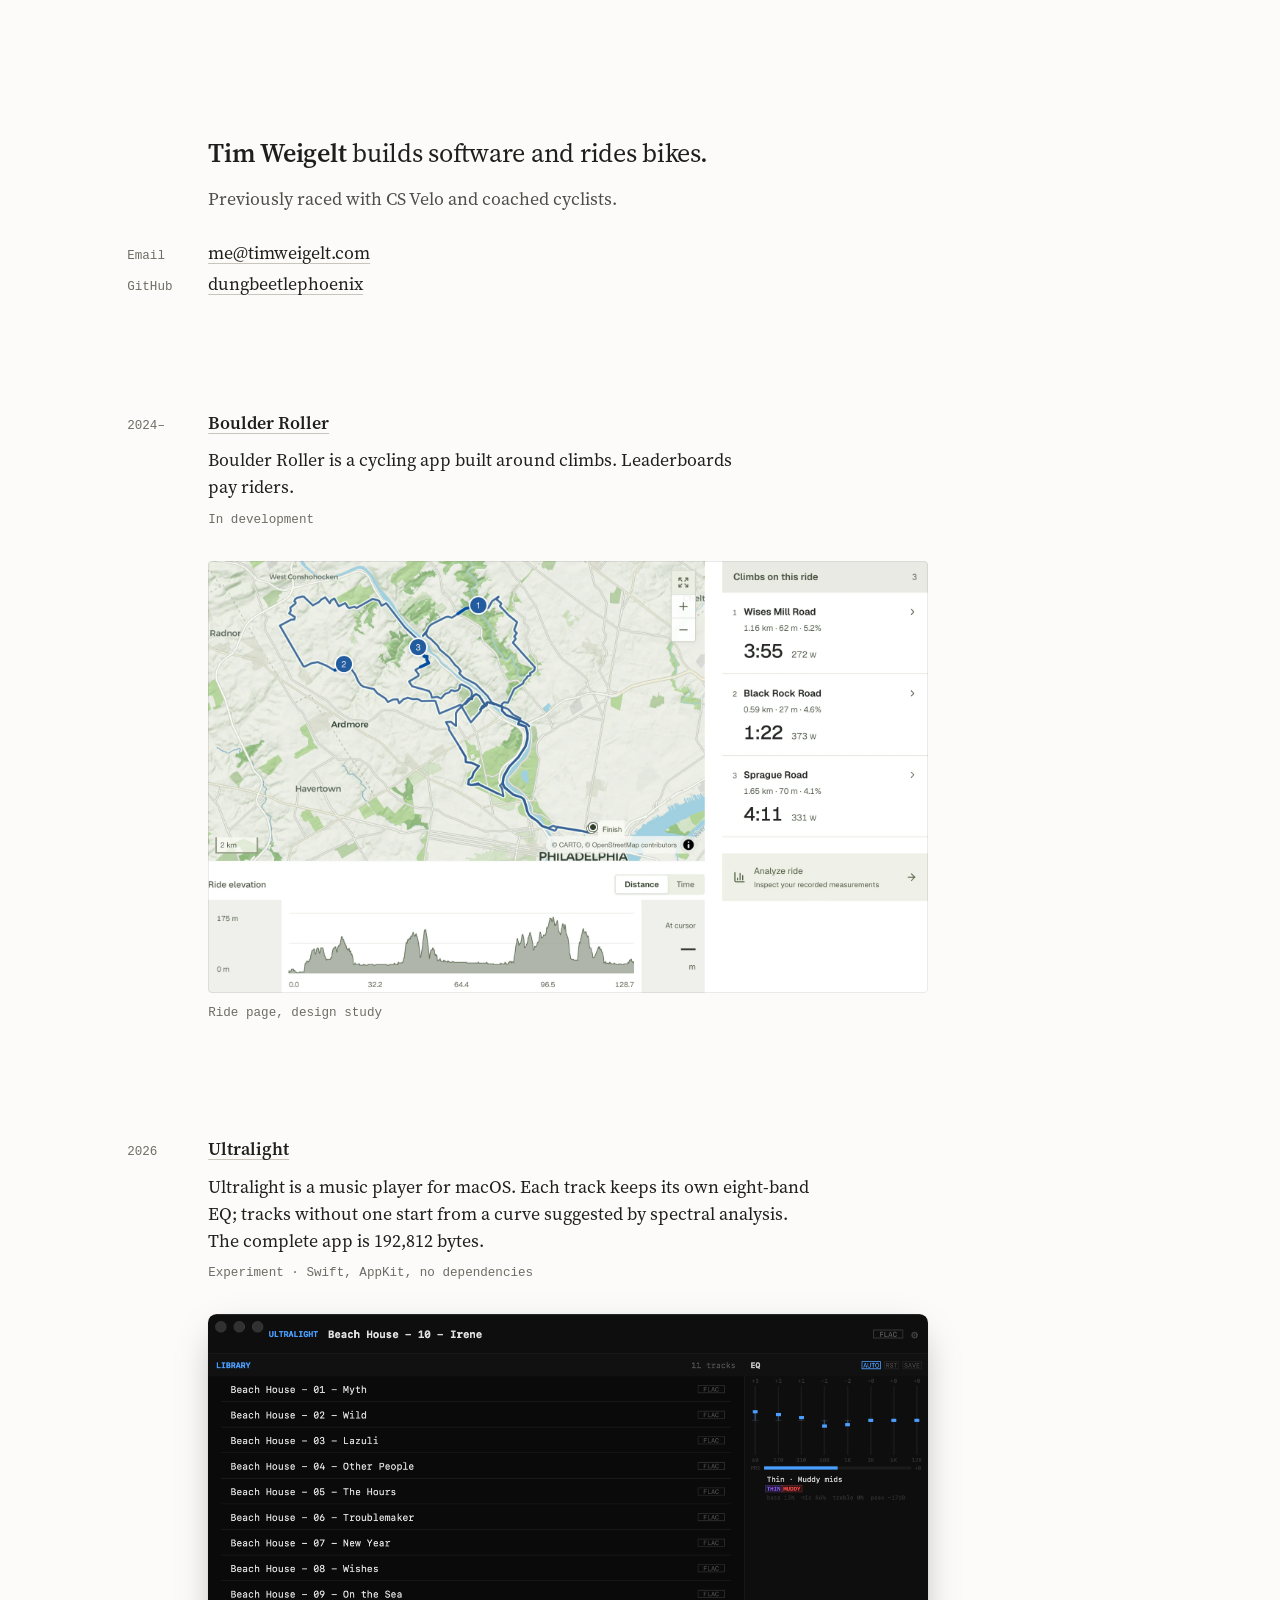
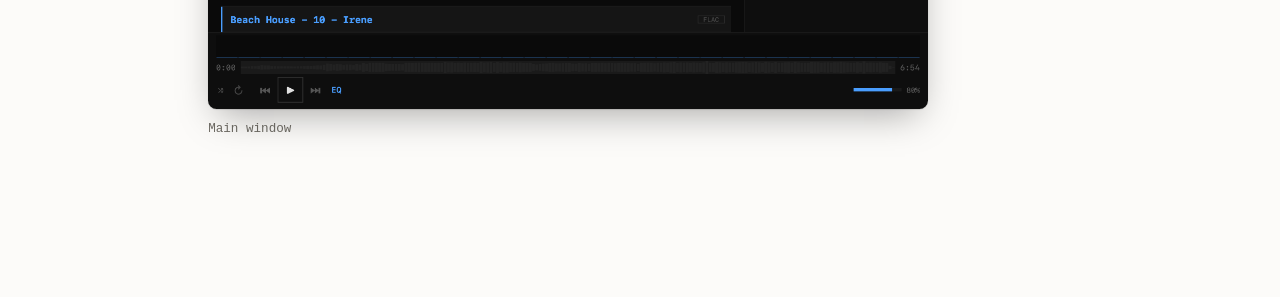
==== index.html @ 79453f53 "No reflow on font load; one size step for large monitors - Georgia, scaled to Source Serif's measure" ====
<!doctype html>
<html lang="en">
<head>
  <meta charset="utf-8">
  <meta name="viewport" content="width=device-width, initial-scale=1">
  <meta name="color-scheme" content="light dark">
  <meta name="theme-color" content="#fcfbf9" media="(prefers-color-scheme: light)">
  <meta name="theme-color" content="#151413" media="(prefers-color-scheme: dark)">
  <meta name="description" content="Tim Weigelt builds software and rides bikes. Boulder Roller is a cycling app built around climbs. Ultralight is a music player for macOS in under 200 KB.">
  <meta name="author" content="Tim Weigelt">
  <title>timweigelt.com</title>
  <link rel="preload" href="/assets/source-serif-regular.woff2" as="font" type="font/woff2" crossorigin>
  <link rel="preload" href="/assets/source-serif-semibold.woff2" as="font" type="font/woff2" crossorigin>
  <link rel="stylesheet" href="/style.css?v=d7ff59f9fb86">
  <script src="/preview.js?v=5b3863f77a5e" defer></script>
  <link rel="icon" href="/favicon.ico" type="image/x-icon" sizes="16x16 32x32 48x48">
  <link rel="icon" href="/favicon.svg" type="image/svg+xml" sizes="any">
  <link rel="apple-touch-icon" href="/apple-touch-icon.png" sizes="180x180">
  <link rel="canonical" href="https://timweigelt.com/">
  <meta property="og:type" content="website">
  <meta property="og:site_name" content="timweigelt.com">
  <meta property="og:title" content="Tim Weigelt">
  <meta property="og:description" content="Builds software and rides bikes.">
  <meta property="og:url" content="https://timweigelt.com/">
  <meta property="og:image" content="https://timweigelt.com/assets/share.jpg">
  <meta property="og:image:type" content="image/jpeg">
  <meta property="og:image:width" content="1200">
  <meta property="og:image:height" content="630">
  <meta property="og:image:alt" content="Tim Weigelt, set over a dawn sky that fades from slate blue to warm haze.">
  <meta name="twitter:card" content="summary_large_image">
  <script type="application/ld+json">{"@context":"https://schema.org","@type":"Person","name":"Tim Weigelt","url":"https://timweigelt.com/","email":"mailto:me@timweigelt.com","sameAs":["https://github.com/dungbeetlephoenix"]}</script>
</head>
<body>
  <main>
    <header class="intro">
      <h1><strong>Tim Weigelt</strong> builds software and rides bikes.</h1>
      <p class="dek">Previously raced with CS Velo and coached cyclists.</p>
      <dl class="index">
        <div><dt>Email</dt><dd><a href="mailto:me@timweigelt.com">me@timweigelt.com</a></dd></div>
        <div><dt>GitHub</dt><dd><a href="https://github.com/dungbeetlephoenix" rel="me">dungbeetlephoenix</a></dd></div>
      </dl>
    </header>
    <section class="work" aria-label="Projects">
      <article class="project">
        <p class="year"><span class="visually-hidden">Started in </span>2024<span aria-hidden="true">–</span><span class="visually-hidden">, ongoing</span></p>
        <h2><a href="https://boulderroller.xyz/">Boulder Roller</a></h2>
        <p>Boulder Roller is a cycling app built around climbs. Leaderboards pay riders.</p>
        <p class="meta">In development</p>
        <figure class="plate">
          <button class="artifact" type="button" popovertarget="boulder-preview" aria-label="Enlarge the Boulder Roller ride page">
            <img class="study" src="/assets/boulder-workshop.webp" width="1960" height="1176" fetchpriority="high" decoding="async" alt="A Boulder Roller ride page: the route on a map, the three climbs on the ride with times and watts, and the elevation profile.">
          </button>
          <figcaption>Ride page, design study</figcaption>
        </figure>
      </article>
      <article class="project">
        <!-- The date records the public repository year, not a release date. -->
        <p class="year"><span class="visually-hidden">Repository created in </span>2026</p>
        <h2><a href="https://github.com/dungbeetlephoenix/ultralight-appkit">Ultralight</a></h2>
        <p>Ultralight is a music player for macOS. Each track keeps its own eight-band EQ; tracks without one start from a curve suggested by spectral analysis. The complete app is 192,812 bytes.</p>
        <p class="meta">Experiment · Swift, AppKit, no dependencies</p>
        <figure class="plate">
          <button class="artifact window-artifact" type="button" popovertarget="ultralight-preview" aria-label="Enlarge the Ultralight window">
            <img src="/assets/ultralight-native.webp" width="2700" height="1482" alt="Ultralight’s window: a music library, the per-track equalizer, its sound analysis, and the waveform." loading="lazy" decoding="async">
          </button>
          <figcaption>Main window</figcaption>
        </figure>
      </article>
    </section>
  </main>
  <div class="detail-preview terrain-preview" id="boulder-preview" popover role="dialog" aria-label="Boulder Roller ride page">
    <div class="inspection-frame">
      <img class="study" src="/assets/boulder-workshop.webp" width="1960" height="1176" alt="A Boulder Roller ride page: the route on a map, the three climbs on the ride with times and watts, and the elevation profile.">
    </div>
    <div class="preview-footer">
      <button type="button" data-fit aria-label="Fit full image" title="Fit full image (0)" hidden><svg viewBox="0 0 24 24" width="20" height="20" fill="none" stroke="currentColor" stroke-width="1.5" aria-hidden="true"><path d="M4 9V4h5m6 0h5v5m0 6v5h-5m-6 0H4v-5"/></svg></button>
    </div>
    <button class="preview-close" type="button" data-close popovertarget="boulder-preview" popovertargetaction="hide" aria-label="Close preview" title="Close (Esc)" autofocus><span aria-hidden="true">×</span></button>
    <p class="visually-hidden" id="terrain-inspection-hint">Click to zoom. Drag or scroll to pan. Pinch to zoom. Plus and minus to zoom, arrow keys to pan, zero for the full view. Escape closes the preview.</p>
  </div>
  <div class="detail-preview window-preview" id="ultralight-preview" popover role="dialog" aria-label="Ultralight window">
    <div class="inspection-frame">
      <img src="/assets/ultralight-native.webp" width="2700" height="1482" alt="Ultralight’s window: a music library, the per-track equalizer, its sound analysis, and the waveform.">
    </div>
    <div class="preview-footer">
      <button type="button" data-fit aria-label="Fit full image" title="Fit full image (0)" hidden><svg viewBox="0 0 24 24" width="20" height="20" fill="none" stroke="currentColor" stroke-width="1.5" aria-hidden="true"><path d="M4 9V4h5m6 0h5v5m0 6v5h-5m-6 0H4v-5"/></svg></button>
    </div>
    <button class="preview-close" type="button" data-close popovertarget="ultralight-preview" popovertargetaction="hide" aria-label="Close preview" title="Close (Esc)" autofocus><span aria-hidden="true">×</span></button>
    <p class="visually-hidden" id="window-inspection-hint">Click to zoom. Drag or scroll to pan. Pinch to zoom. Plus and minus to zoom, arrow keys to pan, zero for the full view. Escape closes the preview.</p>
  </div>
</body>
</html>
---- style.css ----
@font-face {
  font-family: "Source Serif";
  src: url("/assets/source-serif-regular.woff2") format("woff2");
  font-style: normal;
  font-weight: 400;
  font-display: swap;
}
@font-face {
  font-family: "Source Serif";
  src: url("/assets/source-serif-semibold.woff2") format("woff2");
  font-style: normal;
  font-weight: 600;
  font-display: swap;
}
/* Until Source Serif arrives, Georgia stands in, scaled to the same widths
   and line metrics so text does not rewrap when the web font loads. */
@font-face {
  font-family: "Source Serif Fallback";
  src: local("Georgia");
  font-weight: 400;
  size-adjust: 101.23%;
  ascent-override: 102.35%;
  descent-override: 33.09%;
  line-gap-override: 0%;
}
@font-face {
  font-family: "Source Serif Fallback";
  src: local("Georgia Bold"), local("Georgia-Bold");
  font-weight: 600;
  size-adjust: 88.48%;
  ascent-override: 117.09%;
  descent-override: 37.86%;
  line-gap-override: 0%;
}
:root {
  color-scheme: light dark;
  --paper: #fcfbf9;
  --ink: #1f1e1b;
  --ink-2: #4f4d48;
  --muted: #6f6c65;
  --rule: #c9c5bd;
  --edge: rgb(31 30 27 / 0.09);
  --edge-hover: rgb(31 30 27 / 0.2);
  --focus: #2f5a82;
  --select: #d6e0ea;
  --serif: "Source Serif", "Source Serif Fallback", Charter, "Bitstream Charter", Georgia, serif;
  /* The utility face is the reader's system monospace: SF Mono on a Mac. */
  --mono: ui-monospace, "SF Mono", SFMono-Regular, Menlo, Consolas, monospace;
  /* Vertical rhythm: every gap is a whole, half or quarter line. */
  --lh: 1.5rem;
  --half: 0.75rem;
  --quarter: 0.375rem;
  --measure: 34rem;
  --plate: 40rem;
  --hang: 4.5rem;
  --gutter: clamp(1.25rem, 6vw, 1.5rem);
}
@media (prefers-color-scheme: dark) {
  :root {
    --paper: #151413;
    --ink: #e4e1da;
    --ink-2: #b8b4ab;
    --muted: #8f8b83;
    --rule: #4a4743;
    --edge: rgb(228 225 218 / 0.1);
    --edge-hover: rgb(228 225 218 / 0.24);
    --focus: #a3bcd6;
    --select: #33414f;
  }
  body {
    -webkit-font-smoothing: antialiased;
    -moz-osx-font-smoothing: grayscale;
  }
  /* The Boulder Roller study is a light interface; take the glare off it at night. */
  img.study { filter: brightness(0.84) contrast(1.04); }
}
*, *::before, *::after { box-sizing: border-box; }
html {
  font-size: 106.25%;
  background: var(--paper);
  scrollbar-gutter: stable;
  -webkit-text-size-adjust: 100%;
  text-size-adjust: 100%;
}
body {
  margin: 0;
  background: var(--paper);
  color: var(--ink);
  font-family: var(--serif);
  font-size: 1rem;
  line-height: var(--lh);
  font-kerning: normal;
}
::selection { background: var(--select); color: var(--ink); }
main {
  box-sizing: content-box;
  max-width: var(--plate);
  padding: calc(var(--lh) * 3) var(--gutter) calc(var(--lh) * 4);
  padding-left: max(var(--gutter), (100% - var(--plate)) * 0.382);
}
h1, h2, p, dl, dd, figure { margin: 0; }
/* One text size; weight and space carry the hierarchy. */
/* The page opens on a sentence; the name is its bold subject. */
h1 {
  font-size: 1.45rem;
  font-weight: 400;
  line-height: 2rem;
  letter-spacing: -0.01em;
  text-wrap: balance;
}
h1 strong { font-weight: 600; }
h2 {
  font-size: 1rem;
  font-weight: 600;
  line-height: var(--lh);
}
.intro { max-width: var(--measure); }
.dek {
  margin-top: var(--half);
  color: var(--ink-2);
  text-wrap: pretty;
}
.year, .meta, figcaption, .index dt {
  font-family: var(--mono);
  font-size: 0.7rem;
  line-height: var(--lh);
  color: var(--muted);
  font-variant-numeric: tabular-nums;
}
.index { margin-top: var(--lh); }
.index > div {
  display: grid;
  grid-template-columns: var(--hang) minmax(0, 1fr);
  align-items: baseline;
}
@media (pointer: coarse) {
  .index > div + div { margin-top: max(var(--quarter), 44px - var(--lh)); }
}
.work { margin-top: calc(var(--lh) * 3); }
.project + .project { margin-top: calc(var(--lh) * 3); }
.project > :not(.plate) { max-width: var(--measure); }
.project > p:not(.year) { text-wrap: pretty; }
.project h2 + p { margin-top: var(--quarter); }
.project .meta { margin-top: var(--quarter); }
.plate { margin-top: var(--lh); }
figcaption { margin-top: var(--quarter); }
.artifact {
  --image-ratio: 5 / 3;
  position: relative;
  display: block;
  width: 100%;
  padding: 0;
  border: 0;
  background: none;
  border-radius: 4px;
  overflow: hidden;
  text-decoration: none;
  cursor: zoom-in;
  aspect-ratio: var(--image-ratio);
}
.artifact::after {
  content: "";
  position: absolute;
  inset: 0;
  border-radius: inherit;
  box-shadow: inset 0 0 0 1px var(--edge);
  pointer-events: none;
  transition: box-shadow 140ms ease-out;
}
@media (hover: hover) {
  .artifact:hover::after { box-shadow: inset 0 0 0 1px var(--edge-hover); }
}
.artifact img {
  position: absolute;
  display: block;
  height: auto;
  max-width: none;
  width: 100%;
  left: 0;
  top: 0;
}
/* Ultralight is a real Mac window, so it sits on the page the way a window
   sits on the desktop. The Boulder Roller study is a page crop and stays flat. */
.window-artifact {
  --image-ratio: 450 / 247;
  border-radius: 1.2% / 2.187%;
  box-shadow: 0 0.5px 1px rgb(0 0 0 / 0.2), 0 14px 36px -10px rgb(0 0 0 / 0.35);
}
@media (prefers-color-scheme: dark) {
  .window-artifact { box-shadow: 0 0 0 1px rgb(255 255 255 / 0.06), 0 14px 36px -10px rgb(0 0 0 / 0.6); }
}
.artifact.is-source img { visibility: hidden; }
.detail-preview {
  --gallery-max: 64rem;
  --image-ratio: 1.666667;
  width: min(var(--gallery-max), calc(100% - 3rem), calc((100svh - 9rem) * var(--image-ratio)));
  max-height: none;
  margin: auto;
  padding: 0;
  border: 0;
  border-radius: 0;
  background: transparent;
  color: var(--ink);
  overflow: visible;
}
.detail-preview::backdrop {
  background: color-mix(in srgb, var(--paper) 98%, transparent);
  backdrop-filter: blur(6px);
  opacity: 1;
  transition: opacity 320ms ease;
}
@starting-style { .detail-preview:popover-open::backdrop { opacity: 0; } }
.detail-preview.is-closing::backdrop { opacity: 0; }
.inspection-frame {
  position: relative;
  aspect-ratio: var(--image-ratio);
  overflow: hidden;
  border-radius: 4px;
  background: transparent;
}
.inspection-frame img {
  position: absolute;
  left: 50%;
  top: 50%;
  display: block;
  width: 100%;
  height: 100%;
  object-fit: contain;
  transform: translate(-50%, -50%);
  user-select: none;
  -webkit-user-drag: none;
}
.inspection-frame.is-interactive { cursor: default; touch-action: none; }
.inspection-frame.is-zoomable { cursor: zoom-in; }
.inspection-frame.is-zoomed { cursor: grab; }
.inspection-frame.is-dragging { cursor: grabbing; }
.has-preview { overflow: hidden; }
.image-flight {
  position: fixed;
  z-index: 2;
  overflow: hidden;
  border-radius: 4px;
  pointer-events: none;
}
.image-flight img { position: absolute; display: block; max-width: none; }
.is-transitioning .inspection-frame { visibility: hidden; }
.terrain-preview { --gallery-max: 980px; }
.window-preview { --image-ratio: 1.821862; }
.window-preview .inspection-frame { border-radius: 1.2% / 2.187%; }
.is-transitioning .preview-footer, .is-closing .preview-close { opacity: 0; }
[hidden] { display: none !important; }
.preview-footer {
  display: flex;
  align-items: center;
  justify-content: flex-end;
  min-height: 44px;
  font-size: 0.75rem;
  transition: opacity 180ms ease;
}
.preview-footer button, .preview-close {
  display: inline-flex;
  align-items: center;
  min-height: 44px;
  justify-content: center;
  padding: 0;
  border: 0;
  background: none;
  color: var(--muted);
  font: inherit;
  cursor: pointer;
}
.preview-footer button { width: 44px; }
.preview-close {
  position: absolute;
  top: -44px;
  right: -12px;
  width: 44px;
  font-family: system-ui, sans-serif;
  font-size: 1.5rem;
  font-weight: 300;
  transition: opacity 180ms ease;
}
.preview-close:hover, .preview-footer button:hover { color: var(--ink); }
.visually-hidden {
  position: absolute;
  width: 1px;
  height: 1px;
  padding: 0;
  margin: -1px;
  overflow: hidden;
  clip-path: inset(50%);
  white-space: nowrap;
  border: 0;
}
a {
  color: inherit;
  text-decoration-line: underline;
  text-decoration-color: var(--rule);
  text-decoration-thickness: max(1px, 0.06em);
  text-underline-offset: 0.22em;
  text-decoration-skip-ink: auto;
  -webkit-tap-highlight-color: var(--select);
  transition: text-decoration-color 140ms ease-out;
}
@media (hover: hover) {
  a:hover { text-decoration-color: currentColor; }
}
a:active {
  background-color: var(--select);
  border-radius: 2px;
  text-decoration-color: currentColor;
  transition: none;
}
a:focus-visible, button:focus-visible, .inspection-frame:focus-visible {
  outline: 2px solid var(--focus);
  outline-offset: 0.2em;
  border-radius: 2px;
  text-decoration-color: currentColor;
  transition: none;
}
.artifact:focus-visible { border-radius: 4px; }
.index a, .project h2 a { position: relative; }
.index a::after, .project h2 a::after {
  content: "";
  position: absolute;
  inset: auto -0.3em;
  top: 50%;
  height: max(44px, calc(100% + 0.8em));
  transform: translateY(-50%);
}
@media (min-width: 52em) {
  html { font-size: 112.5%; }
  main { padding-top: calc(var(--lh) * 5); padding-bottom: calc(var(--lh) * 6); }
  .work, .project + .project { margin-top: calc(var(--lh) * 4); }
  /* Labels and years hang in the left margin; the text column stays clean. */
  .index > div { margin-left: calc(var(--hang) * -1); }
  .project {
    display: grid;
    grid-template-columns: var(--hang) minmax(0, 1fr);
    align-items: baseline;
    margin-left: calc(var(--hang) * -1);
  }
  .project > * { grid-column: 2; }
  .project > .year { grid-column: 1; grid-row: 1; }
}
/* Large monitors at 1x: one step up so the page doesn't shrink into a corner. */
@media (min-width: 120em) {
  html { font-size: 125%; }
}
@media (prefers-reduced-motion: reduce) {
  a, .artifact img, .artifact::after, .preview-footer, .preview-close, .detail-preview::backdrop { transition: none; }
}
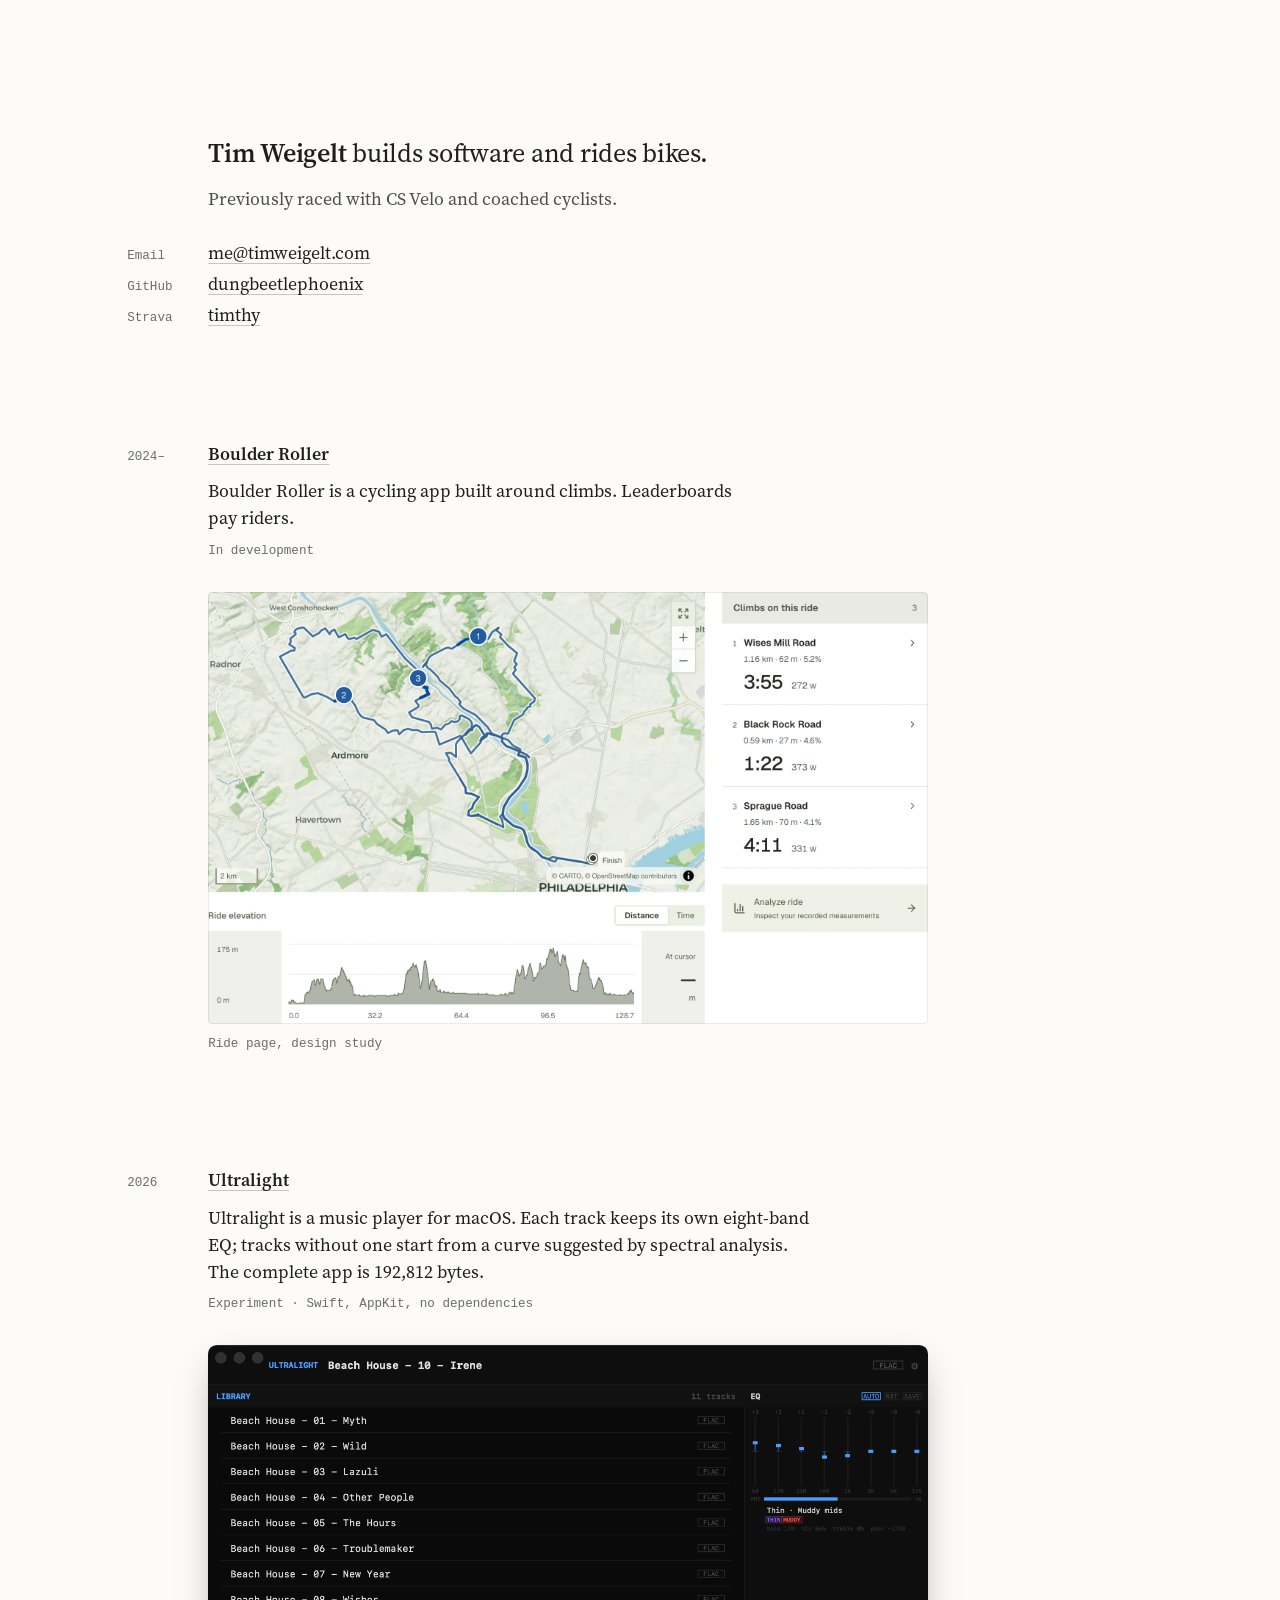
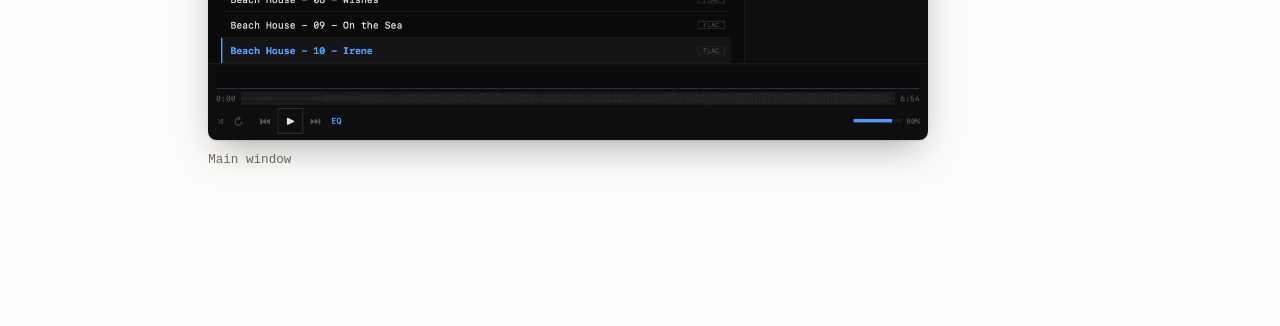
==== commit fe93039a: "Add Strava to the contact list Co-Authored-By: Claude Opus 5.5 <noreply@anthropic.com>" ====
--- a/index.html
+++ b/index.html
@@ -28,7 +28,7 @@
   <meta property="og:image:height" content="630">
   <meta property="og:image:alt" content="Tim Weigelt, set over a dawn sky that fades from slate blue to warm haze.">
   <meta name="twitter:card" content="summary_large_image">
-  <script type="application/ld+json">{"@context":"https://schema.org","@type":"Person","name":"Tim Weigelt","url":"https://timweigelt.com/","email":"mailto:me@timweigelt.com","sameAs":["https://github.com/dungbeetlephoenix"]}</script>
+  <script type="application/ld+json">{"@context":"https://schema.org","@type":"Person","name":"Tim Weigelt","url":"https://timweigelt.com/","email":"mailto:me@timweigelt.com","sameAs":["https://github.com/dungbeetlephoenix","https://www.strava.com/athletes/466254"]}</script>
 </head>
 <body>
   <main>
@@ -38,6 +38,7 @@
       <dl class="index">
         <div><dt>Email</dt><dd><a href="mailto:me@timweigelt.com">me@timweigelt.com</a></dd></div>
         <div><dt>GitHub</dt><dd><a href="https://github.com/dungbeetlephoenix" rel="me">dungbeetlephoenix</a></dd></div>
+        <div><dt>Strava</dt><dd><a href="https://www.strava.com/athletes/466254" rel="me">timthy</a></dd></div>
       </dl>
     </header>
     <section class="work" aria-label="Projects">
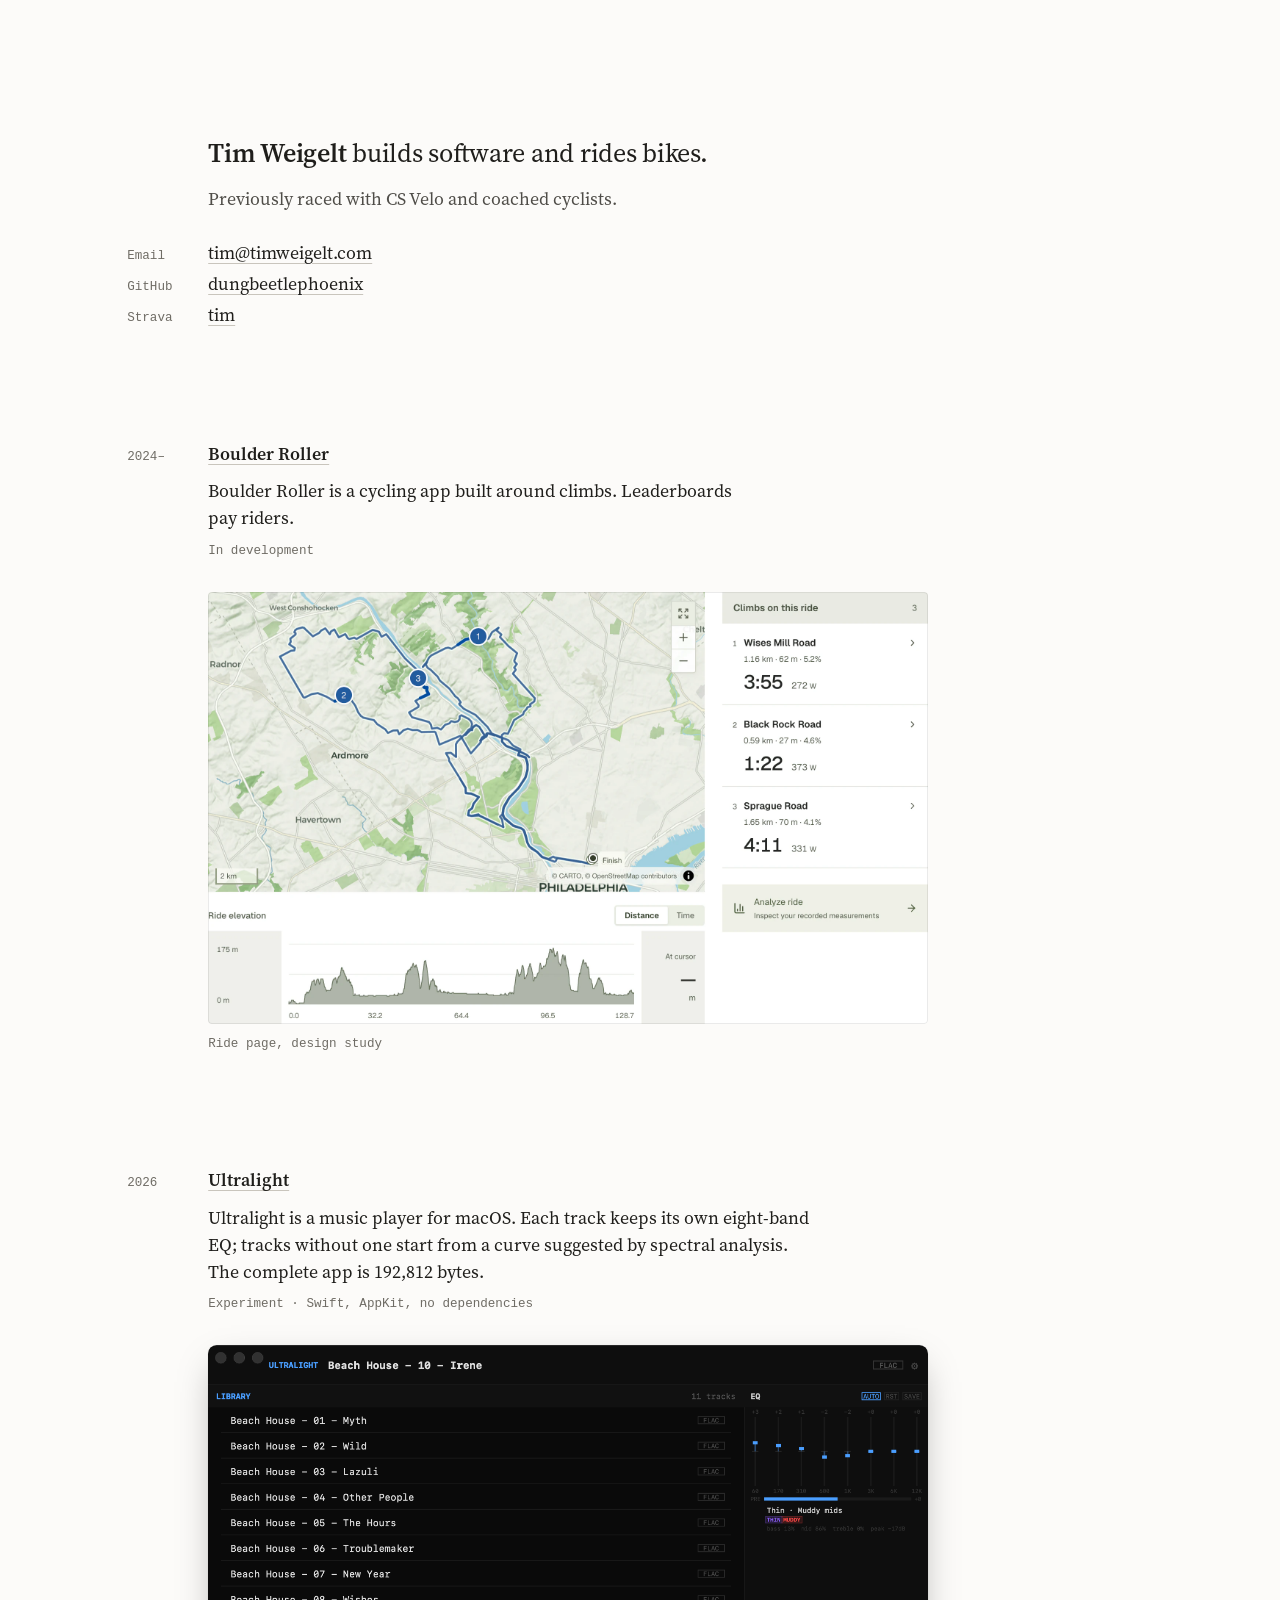
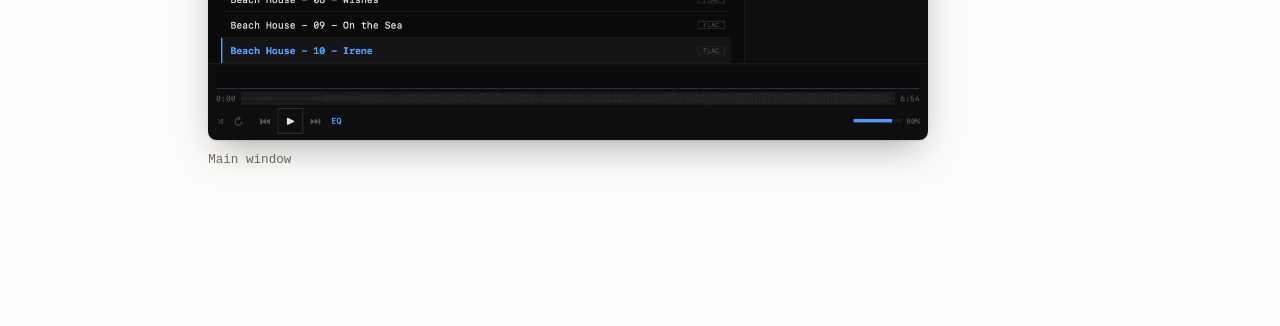
==== commit 86de0f59: "Contact: tim@timweigelt.com; Strava label reads tim Co-Authored-By: Claude Opus 5.5 <noreply@anthrop" ====
--- a/index.html
+++ b/index.html
@@ -28,7 +28,7 @@
   <meta property="og:image:height" content="630">
   <meta property="og:image:alt" content="Tim Weigelt, set over a dawn sky that fades from slate blue to warm haze.">
   <meta name="twitter:card" content="summary_large_image">
-  <script type="application/ld+json">{"@context":"https://schema.org","@type":"Person","name":"Tim Weigelt","url":"https://timweigelt.com/","email":"mailto:me@timweigelt.com","sameAs":["https://github.com/dungbeetlephoenix","https://www.strava.com/athletes/466254"]}</script>
+  <script type="application/ld+json">{"@context":"https://schema.org","@type":"Person","name":"Tim Weigelt","url":"https://timweigelt.com/","email":"mailto:tim@timweigelt.com","sameAs":["https://github.com/dungbeetlephoenix","https://www.strava.com/athletes/466254"]}</script>
 </head>
 <body>
   <main>
@@ -36,9 +36,9 @@
       <h1><strong>Tim Weigelt</strong> builds software and rides bikes.</h1>
       <p class="dek">Previously raced with CS Velo and coached cyclists.</p>
       <dl class="index">
-        <div><dt>Email</dt><dd><a href="mailto:me@timweigelt.com">me@timweigelt.com</a></dd></div>
+        <div><dt>Email</dt><dd><a href="mailto:tim@timweigelt.com">tim@timweigelt.com</a></dd></div>
         <div><dt>GitHub</dt><dd><a href="https://github.com/dungbeetlephoenix" rel="me">dungbeetlephoenix</a></dd></div>
-        <div><dt>Strava</dt><dd><a href="https://www.strava.com/athletes/466254" rel="me">timthy</a></dd></div>
+        <div><dt>Strava</dt><dd><a href="https://www.strava.com/athletes/466254" rel="me">tim</a></dd></div>
       </dl>
     </header>
     <section class="work" aria-label="Projects">
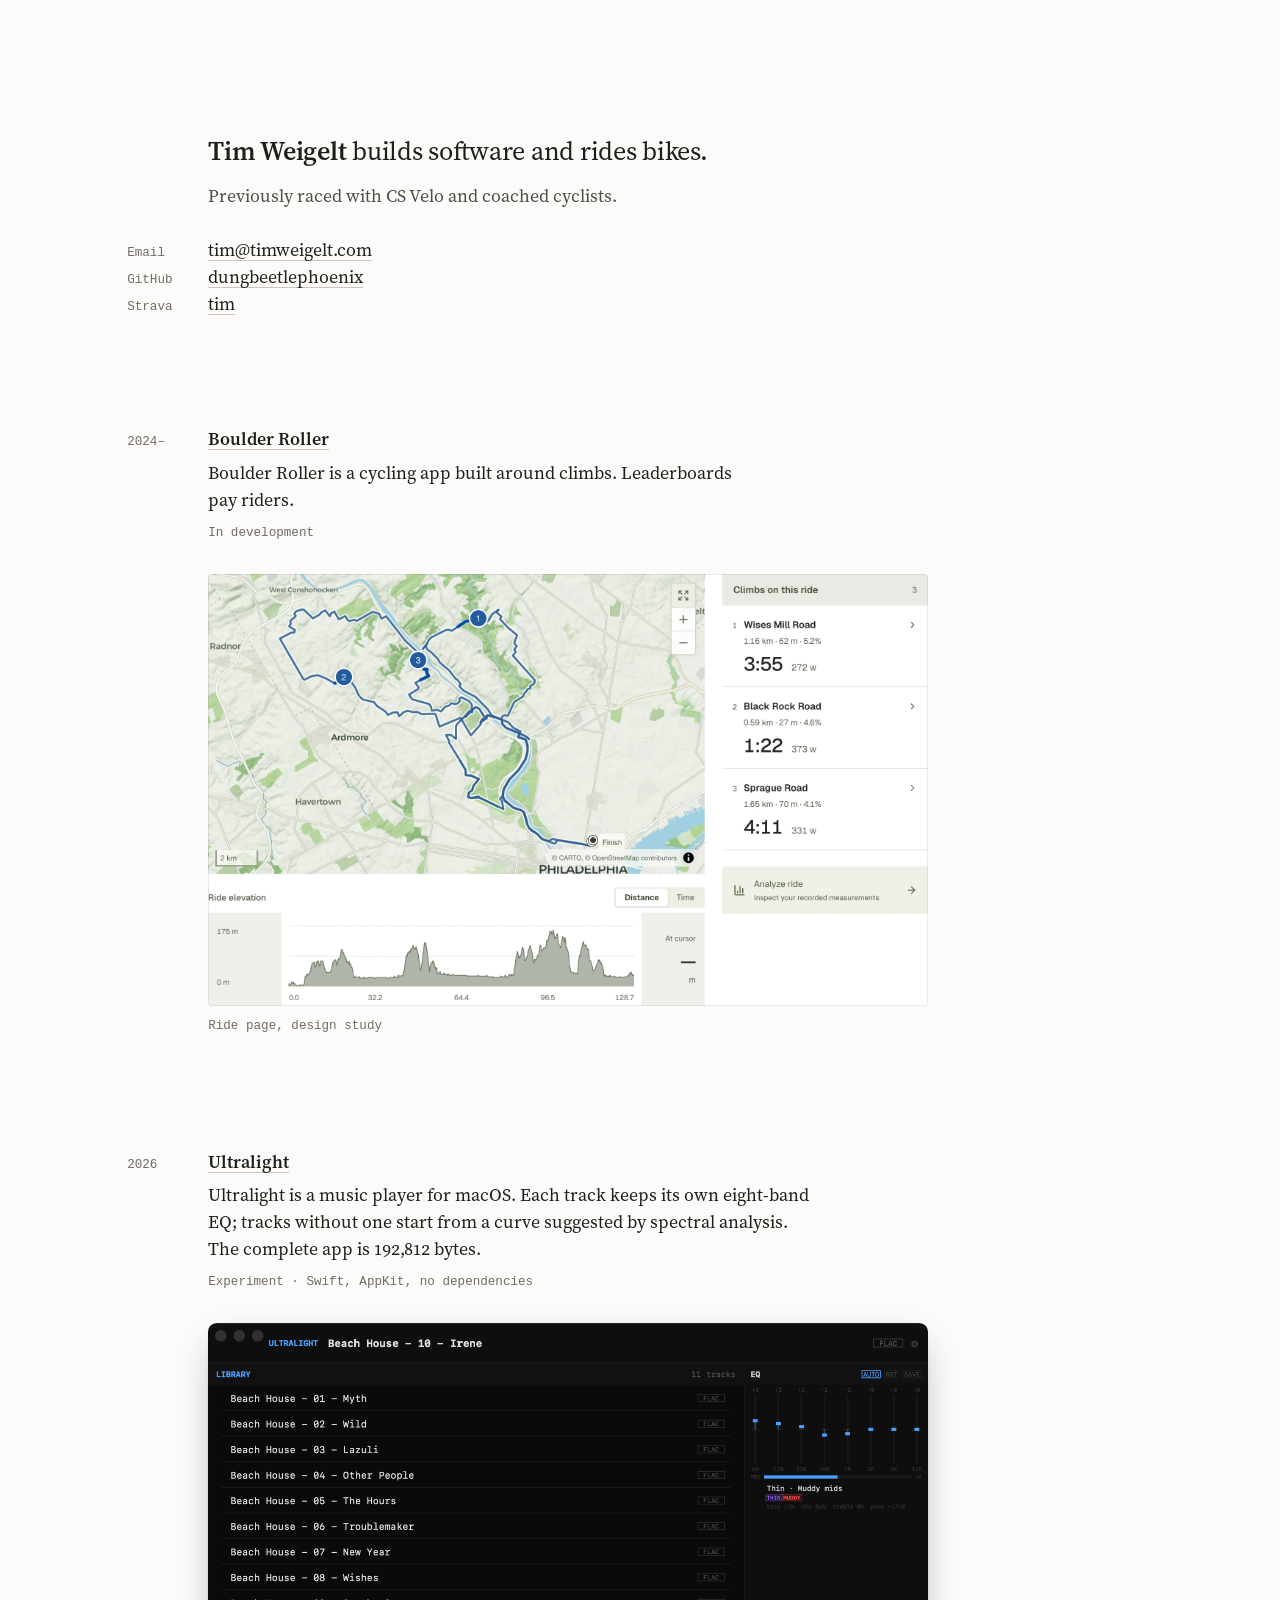
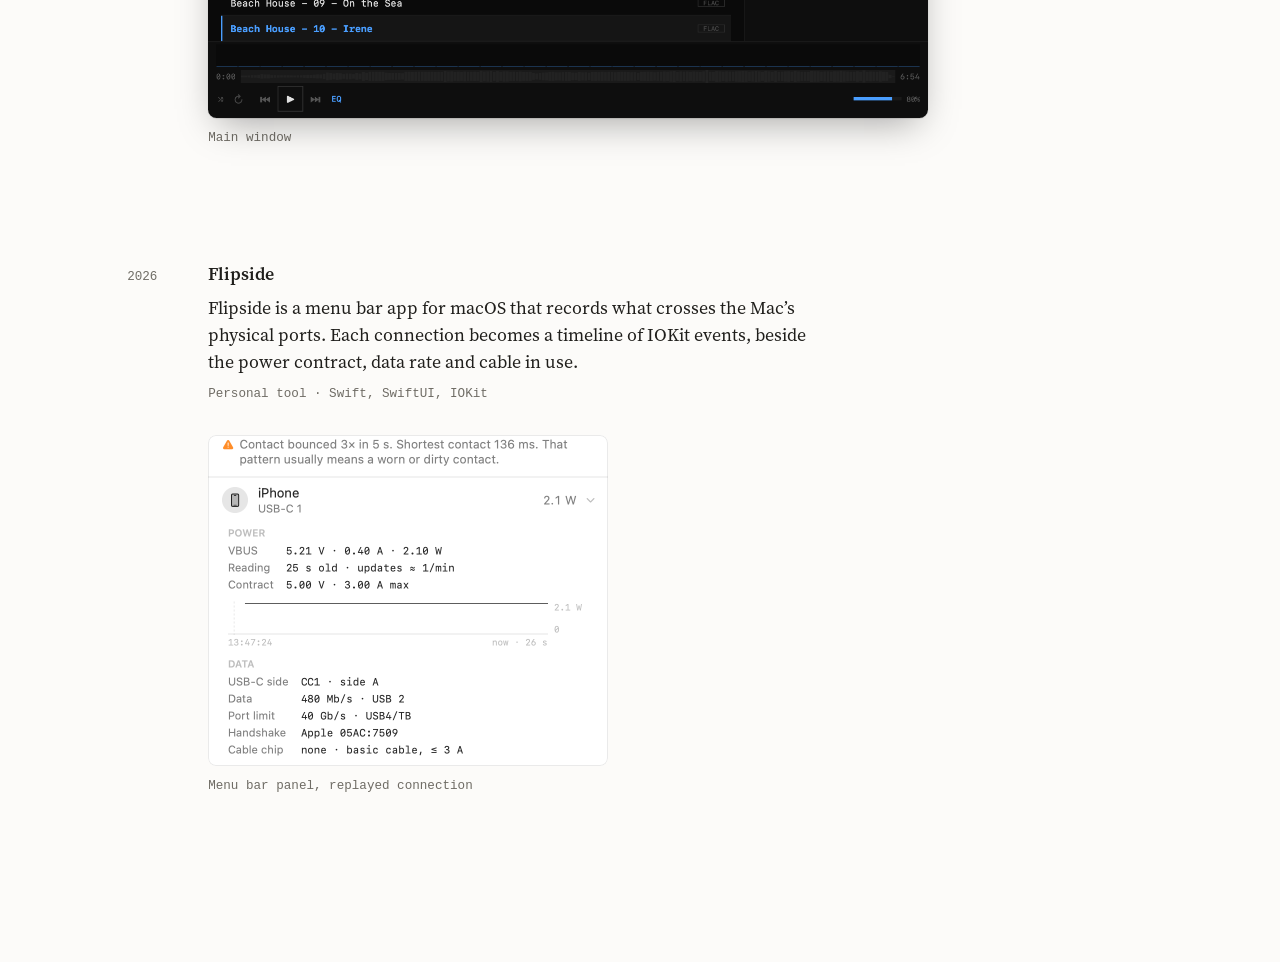
==== commit 3f6eaa51: "Add Flipside; fix review findings - Flipside joins as a third project: its menu bar panel at real si" ====
--- a/index.html
+++ b/index.html
@@ -6,12 +6,12 @@
   <meta name="color-scheme" content="light dark">
   <meta name="theme-color" content="#fcfbf9" media="(prefers-color-scheme: light)">
   <meta name="theme-color" content="#151413" media="(prefers-color-scheme: dark)">
-  <meta name="description" content="Tim Weigelt builds software and rides bikes. Boulder Roller is a cycling app built around climbs. Ultralight is a music player for macOS in under 200 KB.">
+  <meta name="description" content="Tim Weigelt builds software and rides bikes. Boulder Roller is a cycling app built around climbs. Ultralight is a music player for macOS in under 200 KB. Flipside records what crosses a Mac’s ports.">
   <meta name="author" content="Tim Weigelt">
   <title>timweigelt.com</title>
   <link rel="preload" href="/assets/source-serif-regular.woff2" as="font" type="font/woff2" crossorigin>
   <link rel="preload" href="/assets/source-serif-semibold.woff2" as="font" type="font/woff2" crossorigin>
-  <link rel="stylesheet" href="/style.css?v=d7ff59f9fb86">
+  <link rel="stylesheet" href="/style.css?v=09e49fb65b68">
   <script src="/preview.js?v=5b3863f77a5e" defer></script>
   <link rel="icon" href="/favicon.ico" type="image/x-icon" sizes="16x16 32x32 48x48">
   <link rel="icon" href="/favicon.svg" type="image/svg+xml" sizes="any">
@@ -62,14 +62,29 @@
         <p class="meta">Experiment · Swift, AppKit, no dependencies</p>
         <figure class="plate">
           <button class="artifact window-artifact" type="button" popovertarget="ultralight-preview" aria-label="Enlarge the Ultralight window">
-            <img src="/assets/ultralight-native.webp" width="2700" height="1482" alt="Ultralight’s window: a music library, the per-track equalizer, its sound analysis, and the waveform." loading="lazy" decoding="async">
+            <img src="/assets/ultralight-native.webp" width="2700" height="1482" alt="Ultralight’s window: a music library, the per-track equalizer, its sound analysis, and the waveform." decoding="async">
           </button>
           <figcaption>Main window</figcaption>
         </figure>
       </article>
+      <article class="project">
+        <p class="year"><span class="visually-hidden">Built in </span>2026</p>
+        <h2>Flipside</h2>
+        <p>Flipside is a menu bar app for macOS that records what crosses the Mac’s physical ports. Each connection becomes a timeline of IOKit events, beside the power contract, data rate and cable in use.</p>
+        <p class="meta">Personal tool · Swift, SwiftUI, IOKit</p>
+        <figure class="plate">
+          <div class="panel">
+            <picture>
+              <source srcset="/assets/flipside-panel-dark.webp" media="(prefers-color-scheme: dark)">
+              <img src="/assets/flipside-panel.webp" width="800" height="662" decoding="async" loading="lazy" alt="Flipside’s panel for an iPhone on USB-C 1: a warning that the contact bounced three times in five seconds, the live power reading and contract, and the port’s data rate, limit and cable.">
+            </picture>
+          </div>
+          <figcaption>Menu bar panel, replayed connection</figcaption>
+        </figure>
+      </article>
     </section>
   </main>
-  <div class="detail-preview terrain-preview" id="boulder-preview" popover role="dialog" aria-label="Boulder Roller ride page">
+  <div class="detail-preview study-preview" id="boulder-preview" popover role="dialog" aria-label="Boulder Roller ride page">
     <div class="inspection-frame">
       <img class="study" src="/assets/boulder-workshop.webp" width="1960" height="1176" alt="A Boulder Roller ride page: the route on a map, the three climbs on the ride with times and watts, and the elevation profile.">
     </div>
@@ -77,7 +92,7 @@
       <button type="button" data-fit aria-label="Fit full image" title="Fit full image (0)" hidden><svg viewBox="0 0 24 24" width="20" height="20" fill="none" stroke="currentColor" stroke-width="1.5" aria-hidden="true"><path d="M4 9V4h5m6 0h5v5m0 6v5h-5m-6 0H4v-5"/></svg></button>
     </div>
     <button class="preview-close" type="button" data-close popovertarget="boulder-preview" popovertargetaction="hide" aria-label="Close preview" title="Close (Esc)" autofocus><span aria-hidden="true">×</span></button>
-    <p class="visually-hidden" id="terrain-inspection-hint">Click to zoom. Drag or scroll to pan. Pinch to zoom. Plus and minus to zoom, arrow keys to pan, zero for the full view. Escape closes the preview.</p>
+    <p class="visually-hidden" id="study-inspection-hint">Click to zoom. Drag or scroll to pan. Pinch to zoom. Plus and minus to zoom, arrow keys to pan, zero for the full view. Escape closes the preview.</p>
   </div>
   <div class="detail-preview window-preview" id="ultralight-preview" popover role="dialog" aria-label="Ultralight window">
     <div class="inspection-frame">
--- a/style.css
+++ b/style.css
@@ -104,7 +104,7 @@
 h1 {
   font-size: 1.45rem;
   font-weight: 400;
-  line-height: 2rem;
+  line-height: calc(var(--quarter) * 5);
   letter-spacing: -0.01em;
   text-wrap: balance;
 }
@@ -128,18 +128,20 @@
   font-variant-numeric: tabular-nums;
 }
 .index { margin-top: var(--lh); }
+.index dt { line-height: 1rem; }
 .index > div {
   display: grid;
   grid-template-columns: var(--hang) minmax(0, 1fr);
   align-items: baseline;
 }
 @media (pointer: coarse) {
-  .index > div + div { margin-top: max(var(--quarter), 44px - var(--lh)); }
+  .index > div + div { margin-top: calc(var(--half) + var(--quarter)); }
 }
 .work { margin-top: calc(var(--lh) * 3); }
 .project + .project { margin-top: calc(var(--lh) * 3); }
 .project > :not(.plate) { max-width: var(--measure); }
 .project > p:not(.year) { text-wrap: pretty; }
+.dek, .project > p:not(.year):not(.meta) { font-variant-numeric: oldstyle-nums proportional-nums; }
 .project h2 + p { margin-top: var(--quarter); }
 .project .meta { margin-top: var(--quarter); }
 .plate { margin-top: var(--lh); }
@@ -154,11 +156,18 @@
   background: none;
   border-radius: 4px;
   overflow: hidden;
-  text-decoration: none;
   cursor: zoom-in;
   aspect-ratio: var(--image-ratio);
 }
-.artifact::after {
+/* Flipside's panel is shown at its real size: a 400 pt menu bar panel, 2x pixels. */
+.panel {
+  position: relative;
+  width: min(100%, 400px);
+  border-radius: 8px;
+  overflow: hidden;
+}
+.panel img { display: block; width: 100%; height: auto; }
+.artifact::after, .panel::after {
   content: "";
   position: absolute;
   inset: 0;
@@ -216,7 +225,15 @@
   aspect-ratio: var(--image-ratio);
   overflow: hidden;
   border-radius: 4px;
-  background: transparent;
+}
+/* The enlarged view keeps the same 1px edge as the page. */
+.inspection-frame::after {
+  content: "";
+  position: absolute;
+  inset: 0;
+  border-radius: inherit;
+  box-shadow: inset 0 0 0 1px var(--edge);
+  pointer-events: none;
 }
 .inspection-frame img {
   position: absolute;
@@ -244,7 +261,7 @@
 }
 .image-flight img { position: absolute; display: block; max-width: none; }
 .is-transitioning .inspection-frame { visibility: hidden; }
-.terrain-preview { --gallery-max: 980px; }
+.study-preview { --gallery-max: 980px; }
 .window-preview { --image-ratio: 1.821862; }
 .window-preview .inspection-frame { border-radius: 1.2% / 2.187%; }
 .is-transitioning .preview-footer, .is-closing .preview-close { opacity: 0; }
@@ -254,7 +271,6 @@
   align-items: center;
   justify-content: flex-end;
   min-height: 44px;
-  font-size: 0.75rem;
   transition: opacity 180ms ease;
 }
 .preview-footer button, .preview-close {
@@ -314,23 +330,28 @@
 a:focus-visible, button:focus-visible, .inspection-frame:focus-visible {
   outline: 2px solid var(--focus);
   outline-offset: 0.2em;
-  border-radius: 2px;
   text-decoration-color: currentColor;
   transition: none;
 }
-.artifact:focus-visible { border-radius: 4px; }
-.index a, .project h2 a { position: relative; }
-.index a::after, .project h2 a::after {
-  content: "";
-  position: absolute;
-  inset: auto -0.3em;
-  top: 50%;
-  height: max(44px, calc(100% + 0.8em));
-  transform: translateY(-50%);
+a:focus-visible { border-radius: 2px; }
+@media (pointer: coarse) {
+  .index a, .project h2 a { position: relative; }
+  .index a::after, .project h2 a::after {
+    content: "";
+    position: absolute;
+    inset: auto -0.3em;
+    top: 50%;
+    height: max(44px, calc(100% + 0.8em));
+    transform: translateY(-50%);
+  }
 }
 @media (min-width: 52em) {
   html { font-size: 112.5%; }
-  main { padding-top: calc(var(--lh) * 5); padding-bottom: calc(var(--lh) * 6); }
+  main {
+    padding-top: calc(var(--lh) * 5);
+    padding-bottom: calc(var(--lh) * 6);
+    padding-left: max(var(--gutter) + var(--hang), (100% - var(--plate)) * 0.382);
+  }
   .work, .project + .project { margin-top: calc(var(--lh) * 4); }
   /* Labels and years hang in the left margin; the text column stays clean. */
   .index > div { margin-left: calc(var(--hang) * -1); }
@@ -341,12 +362,23 @@
     margin-left: calc(var(--hang) * -1);
   }
   .project > * { grid-column: 2; }
-  .project > .year { grid-column: 1; grid-row: 1; }
+  .project > .year { grid-column: 1; grid-row: 1; line-height: 1rem; }
+}
+/* Readers who ask for more contrast get ink for every grey. */
+@media (prefers-contrast: more) {
+  :root { --ink-2: var(--ink); --muted: var(--ink); --rule: var(--ink); --edge: var(--ink); --edge-hover: var(--ink); }
+}
+@media print {
+  main { max-width: none; padding: 0; }
+  .work { margin-top: calc(var(--lh) * 2); }
+  .project + .project { margin-top: 0; break-before: page; }
+  .plate { break-inside: avoid; }
+  .window-artifact { box-shadow: none; }
 }
 /* Large monitors at 1x: one step up so the page doesn't shrink into a corner. */
 @media (min-width: 120em) {
   html { font-size: 125%; }
 }
 @media (prefers-reduced-motion: reduce) {
-  a, .artifact img, .artifact::after, .preview-footer, .preview-close, .detail-preview::backdrop { transition: none; }
-}
+  a, .artifact::after, .preview-footer, .preview-close, .detail-preview::backdrop { transition: none; }
+}
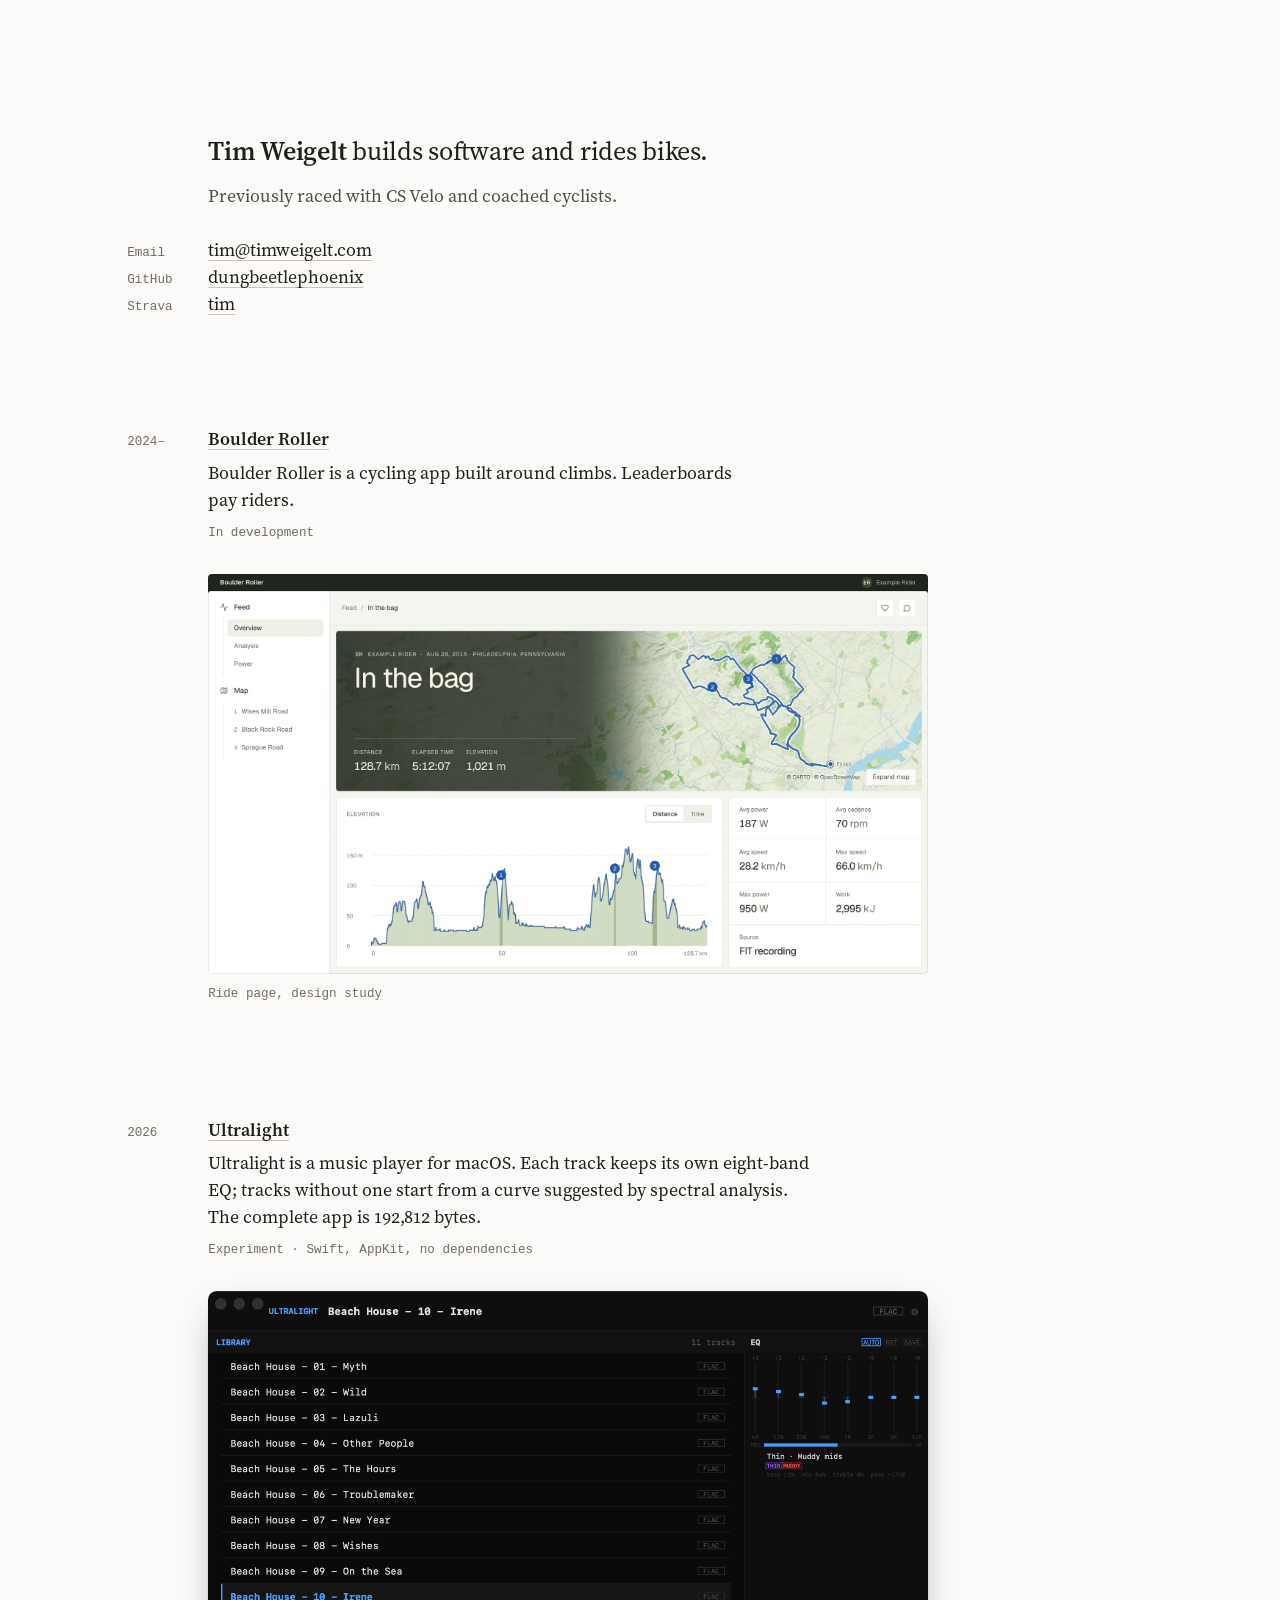
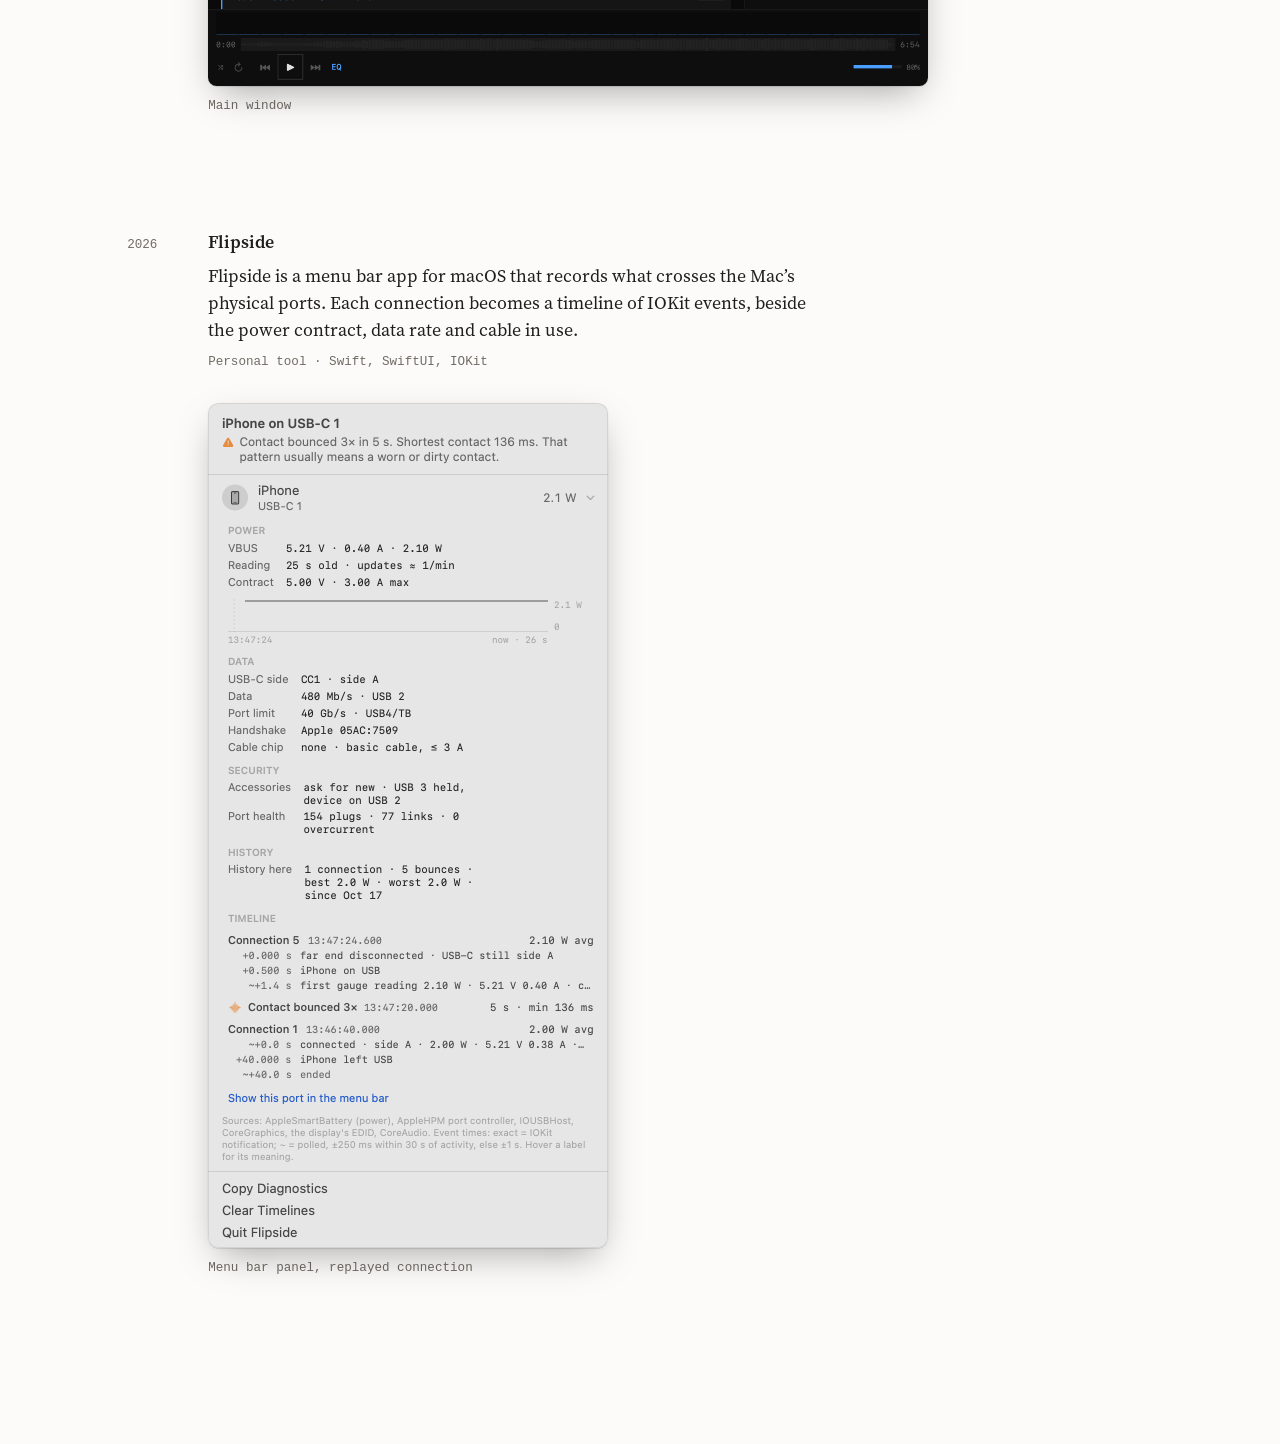
==== commit fea08dbf: "Real captures: Ride V14 from the workshop, Flipside's panel from a real window - Boulder Roller show" ====
--- a/index.html
+++ b/index.html
@@ -11,8 +11,8 @@
   <title>timweigelt.com</title>
   <link rel="preload" href="/assets/source-serif-regular.woff2" as="font" type="font/woff2" crossorigin>
   <link rel="preload" href="/assets/source-serif-semibold.woff2" as="font" type="font/woff2" crossorigin>
-  <link rel="stylesheet" href="/style.css?v=09e49fb65b68">
-  <script src="/preview.js?v=5b3863f77a5e" defer></script>
+  <link rel="stylesheet" href="/style.css?v=a7c1c83f9bd0">
+  <script src="/preview.js?v=a79d06b31849" defer></script>
   <link rel="icon" href="/favicon.ico" type="image/x-icon" sizes="16x16 32x32 48x48">
   <link rel="icon" href="/favicon.svg" type="image/svg+xml" sizes="any">
   <link rel="apple-touch-icon" href="/apple-touch-icon.png" sizes="180x180">
@@ -48,8 +48,8 @@
         <p>Boulder Roller is a cycling app built around climbs. Leaderboards pay riders.</p>
         <p class="meta">In development</p>
         <figure class="plate">
-          <button class="artifact" type="button" popovertarget="boulder-preview" aria-label="Enlarge the Boulder Roller ride page">
-            <img class="study" src="/assets/boulder-workshop.webp" width="1960" height="1176" fetchpriority="high" decoding="async" alt="A Boulder Roller ride page: the route on a map, the three climbs on the ride with times and watts, and the elevation profile.">
+          <button class="artifact study-artifact" type="button" popovertarget="boulder-preview" aria-label="Enlarge the Boulder Roller ride page">
+            <img class="study" src="/assets/ride-v14.webp" width="1960" height="1089" fetchpriority="high" decoding="async" alt="A Boulder Roller ride page: the ride’s name, distance, time and elevation over its route map, the elevation profile with its three climbs marked, and the ride’s power, cadence and speed.">
           </button>
           <figcaption>Ride page, design study</figcaption>
         </figure>
@@ -76,7 +76,7 @@
           <div class="panel">
             <picture>
               <source srcset="/assets/flipside-panel-dark.webp" media="(prefers-color-scheme: dark)">
-              <img src="/assets/flipside-panel.webp" width="800" height="662" decoding="async" loading="lazy" alt="Flipside’s panel for an iPhone on USB-C 1: a warning that the contact bounced three times in five seconds, the live power reading and contract, and the port’s data rate, limit and cable.">
+              <img src="/assets/flipside-panel.webp" width="800" height="1690" decoding="async" loading="lazy" alt="Flipside’s menu bar panel for an iPhone on USB-C 1: a warning that the contact bounced three times in five seconds, then the power reading and contract, data rate and cable, port security and health, and a timeline of the connections with the bounce between them.">
             </picture>
           </div>
           <figcaption>Menu bar panel, replayed connection</figcaption>
@@ -86,7 +86,7 @@
   </main>
   <div class="detail-preview study-preview" id="boulder-preview" popover role="dialog" aria-label="Boulder Roller ride page">
     <div class="inspection-frame">
-      <img class="study" src="/assets/boulder-workshop.webp" width="1960" height="1176" alt="A Boulder Roller ride page: the route on a map, the three climbs on the ride with times and watts, and the elevation profile.">
+      <img class="study" src="/assets/ride-v14.webp" width="1960" height="1089" alt="A Boulder Roller ride page: the ride’s name, distance, time and elevation over its route map, the elevation profile with its three climbs marked, and the ride’s power, cadence and speed.">
     </div>
     <div class="preview-footer">
       <button type="button" data-fit aria-label="Fit full image" title="Fit full image (0)" hidden><svg viewBox="0 0 24 24" width="20" height="20" fill="none" stroke="currentColor" stroke-width="1.5" aria-hidden="true"><path d="M4 9V4h5m6 0h5v5m0 6v5h-5m-6 0H4v-5"/></svg></button>
--- a/style.css
+++ b/style.css
@@ -44,8 +44,8 @@
   --focus: #2f5a82;
   --select: #d6e0ea;
   --serif: "Source Serif", "Source Serif Fallback", Charter, "Bitstream Charter", Georgia, serif;
-  /* The utility face is the reader's system monospace: SF Mono on a Mac. */
-  --mono: ui-monospace, "SF Mono", SFMono-Regular, Menlo, Consolas, monospace;
+  /* Menlo first, so Safari matches Chrome; Windows falls back to Consolas. */
+  --mono: Menlo, Consolas, ui-monospace, monospace;
   /* Vertical rhythm: every gap is a whole, half or quarter line. */
   --lh: 1.5rem;
   --half: 0.75rem;
@@ -159,12 +159,17 @@
   cursor: zoom-in;
   aspect-ratio: var(--image-ratio);
 }
-/* Flipside's panel is shown at its real size: a 400 pt menu bar panel, 2x pixels. */
+/* Flipside's panel is shown at its real size: a 400 pt menu bar panel, 2x pixels,
+   captured from a real window, so it gets the same shadow as Ultralight's window. */
 .panel {
   position: relative;
   width: min(100%, 400px);
-  border-radius: 8px;
-  overflow: hidden;
+  border-radius: 10px;
+  overflow: hidden;
+  box-shadow: 0 0.5px 1px rgb(0 0 0 / 0.2), 0 14px 36px -10px rgb(0 0 0 / 0.35);
+}
+@media (prefers-color-scheme: dark) {
+  .panel { box-shadow: 0 0 0 1px rgb(255 255 255 / 0.06), 0 14px 36px -10px rgb(0 0 0 / 0.6); }
 }
 .panel img { display: block; width: 100%; height: auto; }
 .artifact::after, .panel::after {
@@ -261,7 +266,8 @@
 }
 .image-flight img { position: absolute; display: block; max-width: none; }
 .is-transitioning .inspection-frame { visibility: hidden; }
-.study-preview { --gallery-max: 980px; }
+.study-artifact { --image-ratio: 1960 / 1089; }
+.study-preview { --gallery-max: 980px; --image-ratio: 1.799816; }
 .window-preview { --image-ratio: 1.821862; }
 .window-preview .inspection-frame { border-radius: 1.2% / 2.187%; }
 .is-transitioning .preview-footer, .is-closing .preview-close { opacity: 0; }
@@ -373,7 +379,7 @@
   .work { margin-top: calc(var(--lh) * 2); }
   .project + .project { margin-top: 0; break-before: page; }
   .plate { break-inside: avoid; }
-  .window-artifact { box-shadow: none; }
+  .window-artifact, .panel { box-shadow: none; }
 }
 /* Large monitors at 1x: one step up so the page doesn't shrink into a corner. */
 @media (min-width: 120em) {
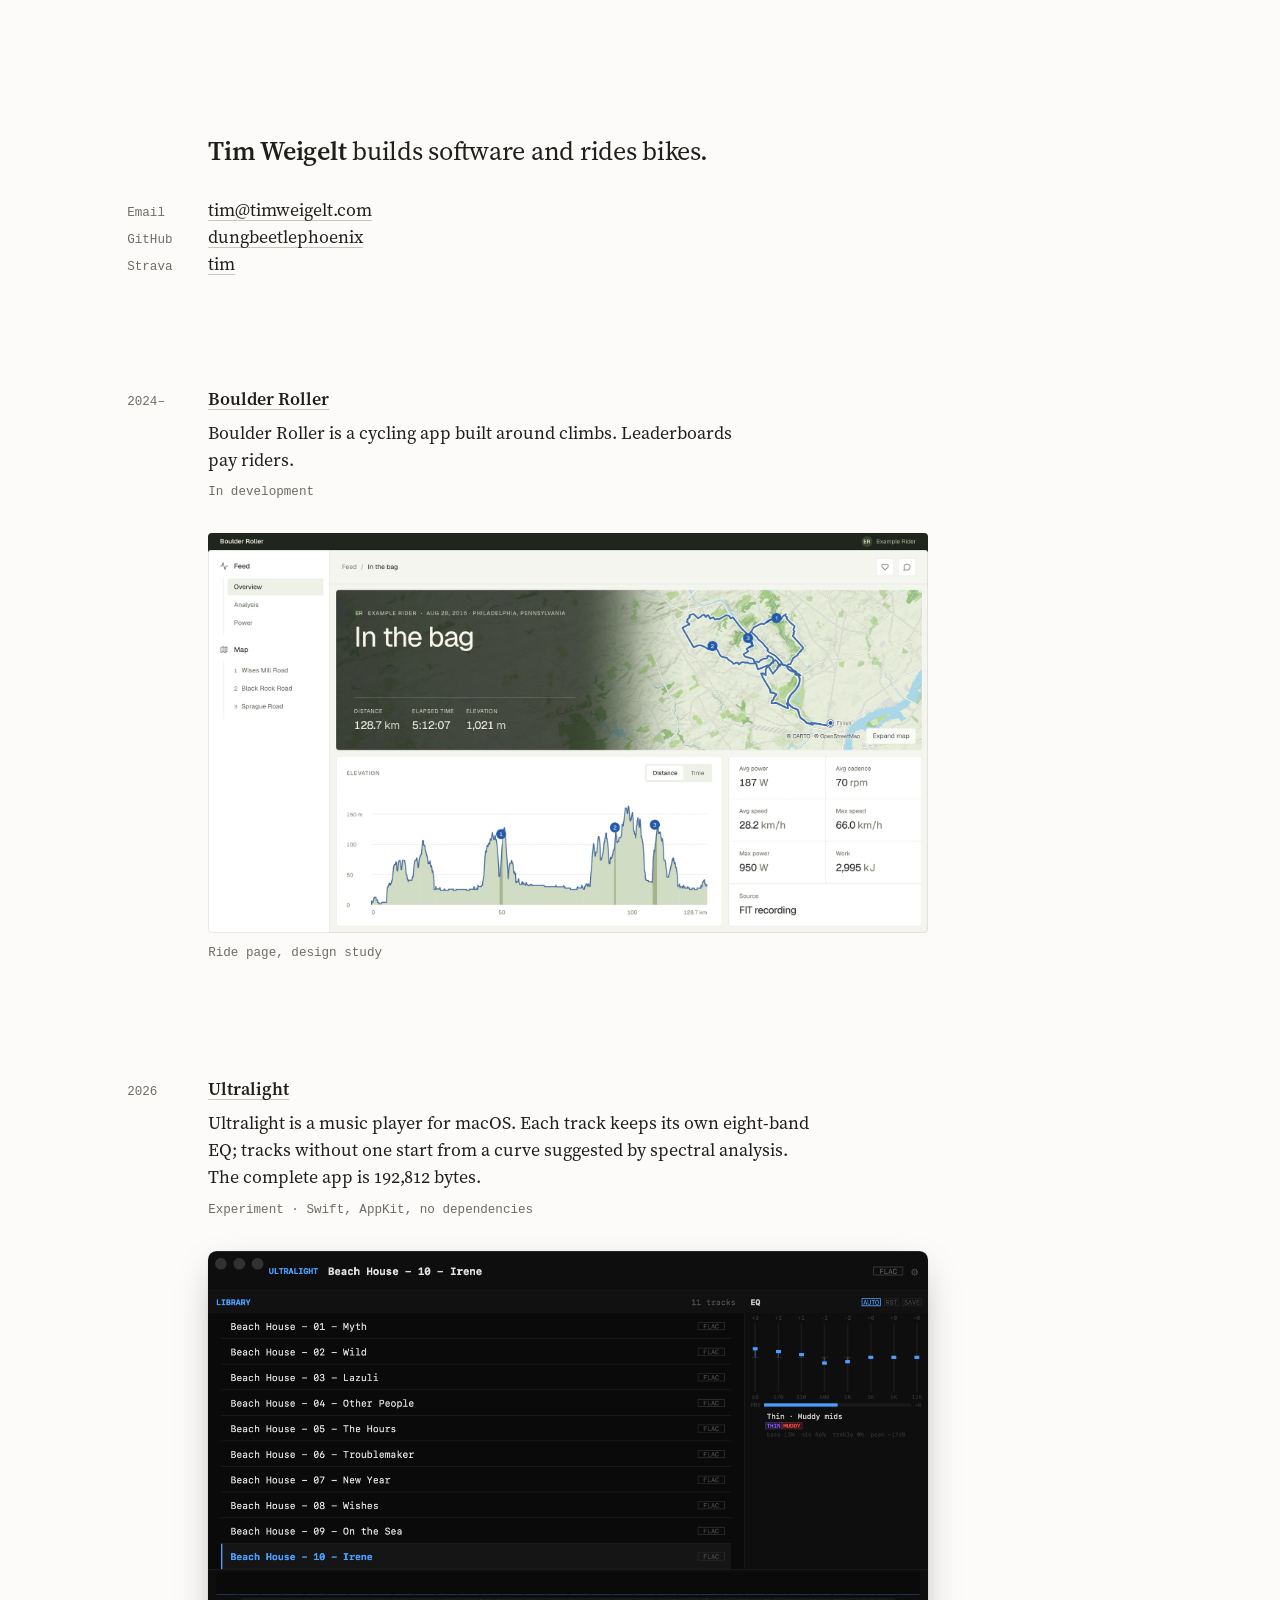
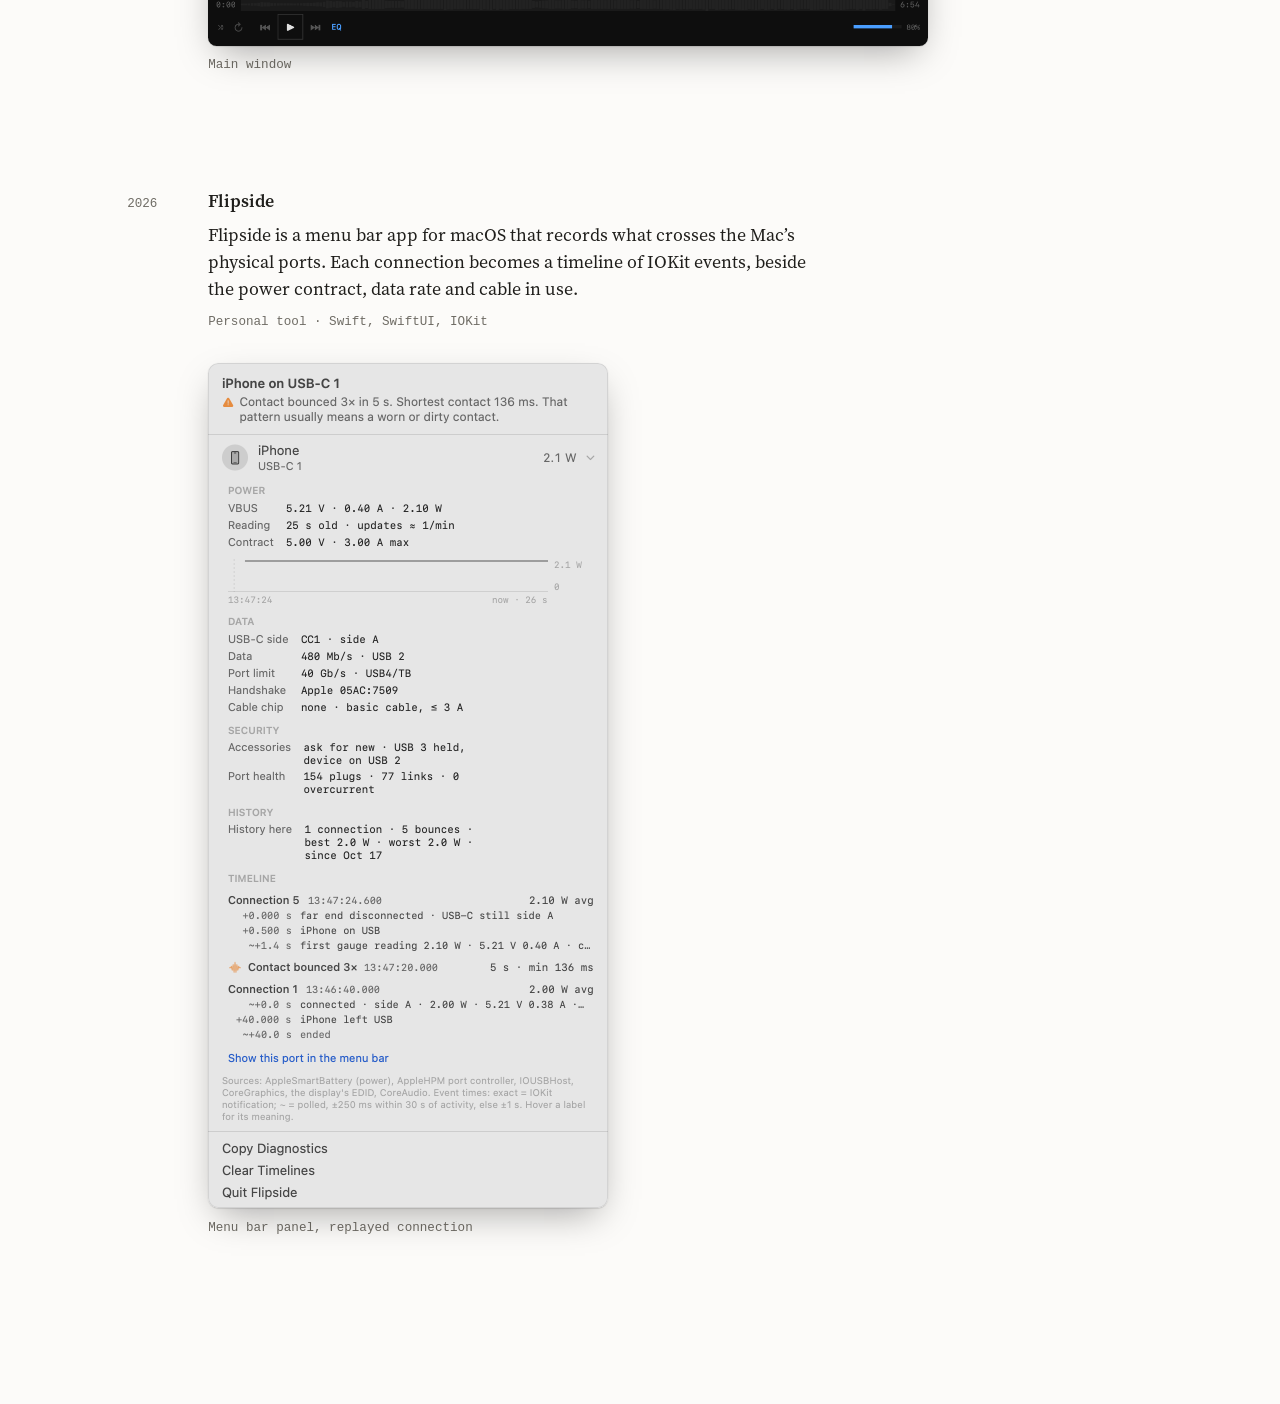
==== commit 5d0c0c7f: "Drop the line under the opening sentence Co-Authored-By: Claude Opus 5.5 <noreply@anthropic.com>" ====
--- a/index.html
+++ b/index.html
@@ -34,7 +34,6 @@
   <main>
     <header class="intro">
       <h1><strong>Tim Weigelt</strong> builds software and rides bikes.</h1>
-      <p class="dek">Previously raced with CS Velo and coached cyclists.</p>
       <dl class="index">
         <div><dt>Email</dt><dd><a href="mailto:tim@timweigelt.com">tim@timweigelt.com</a></dd></div>
         <div><dt>GitHub</dt><dd><a href="https://github.com/dungbeetlephoenix" rel="me">dungbeetlephoenix</a></dd></div>
